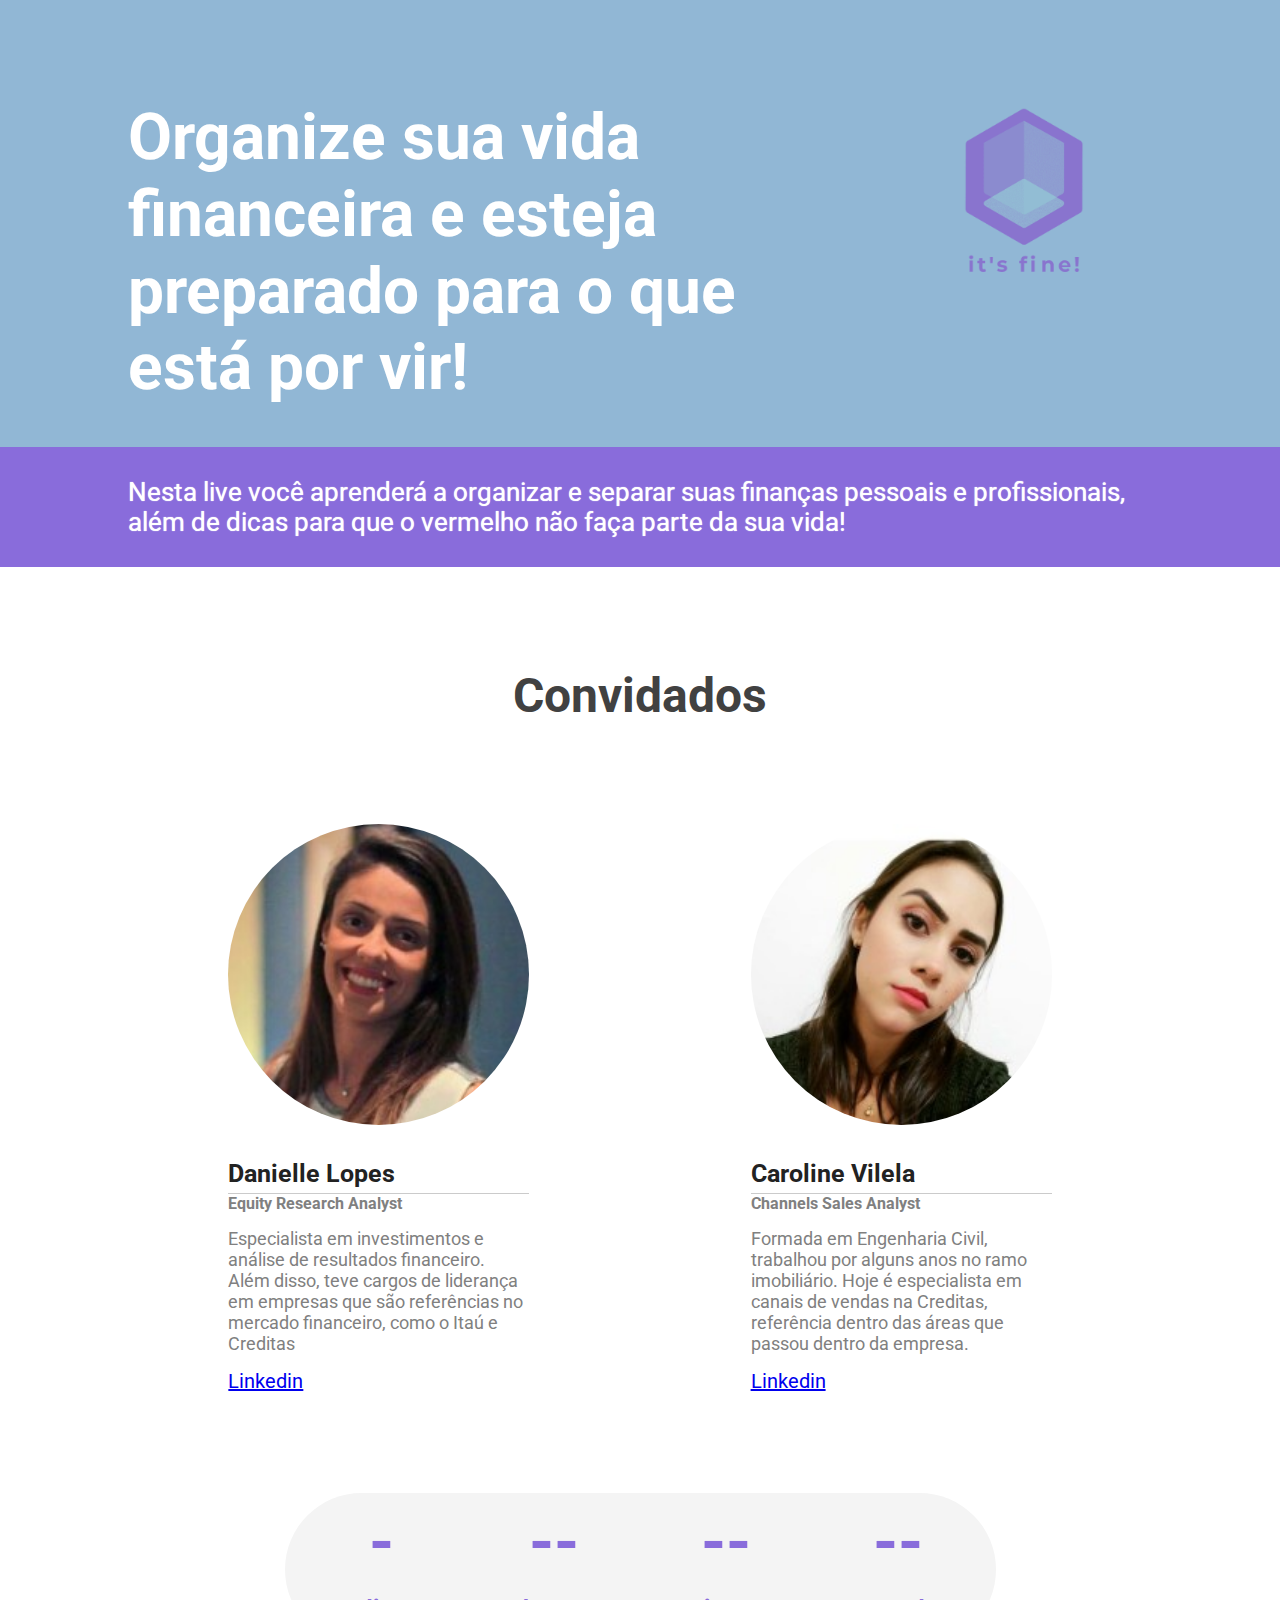
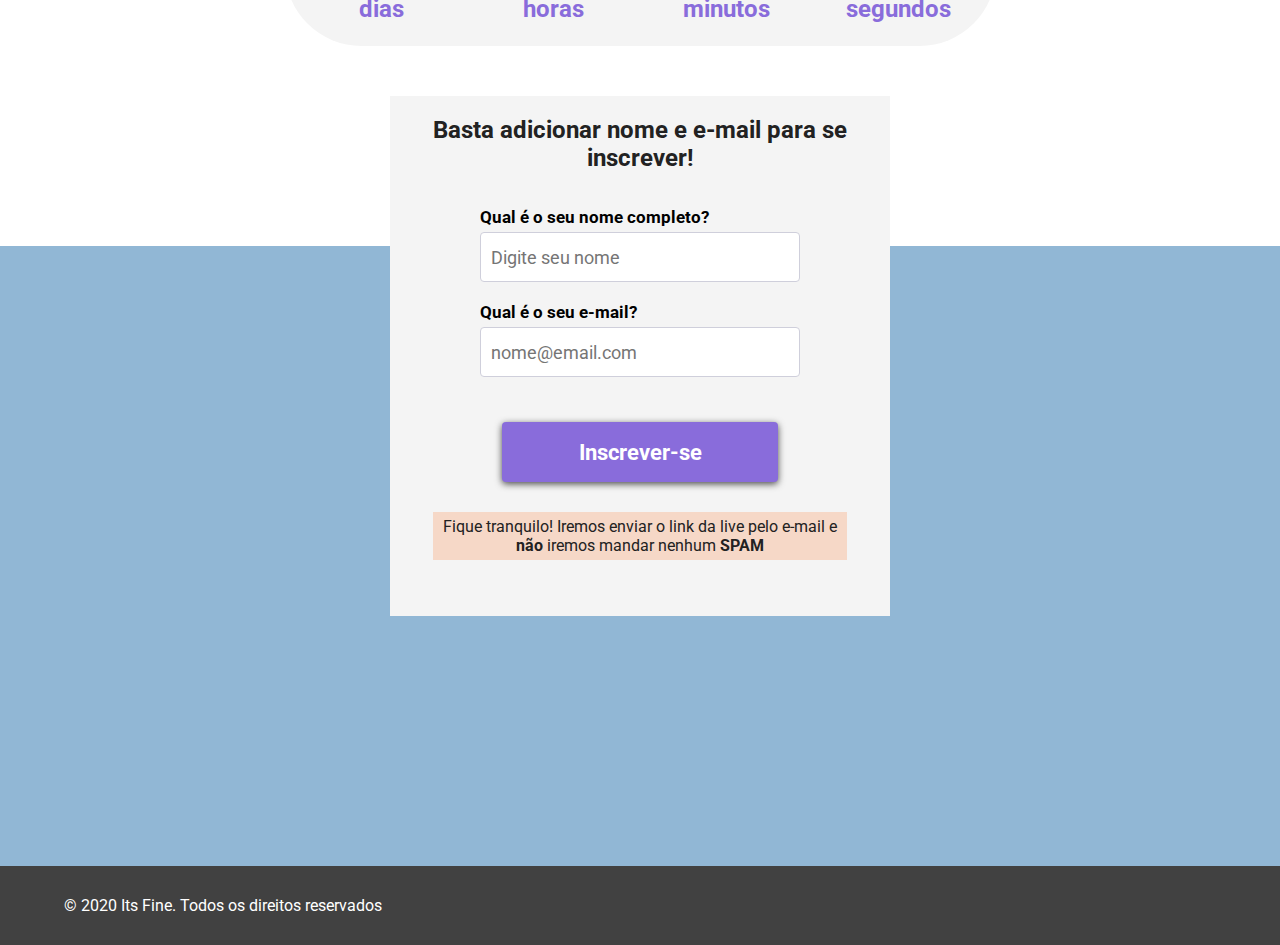
==== index.html @ 8d462f85 "final fight 2" ====
<!DOCTYPE html>
<html lang="en">

<head>
    <meta charset="UTF-8">
    <meta name="title" content="It's Fine!" />
    <meta name="description" content="It's Fine!" />
    <meta name="keywords" content="financeira, emprestimos... colocar keywords aqui please!" />
    <meta name="expires" content="never" />
    <meta name="robots" content="index,follow" />
    <meta name="googlebot" content="all, index, follow" />
    <meta name="publisher" content="It's Fine!" />
    <meta name="author" content="It's Fine!" />
    <meta name="copyright" content="2020 © It's Fine!" />
    <meta name="viewport" content="width=device-width, initial-scale=1.0">
    <link href='src/css/style.min.css' rel='stylesheet' />
    <title>It's Fine</title>
</head>

<body>
    <!--header -->
    <header>
        <div class="center-container">
            <h1>Organize sua vida financeira e esteja preparado para o que está por vir!</h1>

            <div class='logo'>
                <img alt='Its Fine' src="src/img/logo2.png" />
            </div>
        </div>
    </header>
    <!--header -->

    <!-- home -->
    <section class='subtitle-home'>
        <div class="center-container">
            <h3>Nesta live você aprenderá a organizar e separar suas finanças pessoais e profissionais, além de dicas
                para que o vermelho não faça parte da sua vida!</h3>
        </div>
    </section>
    <!-- home -->

    <!-- convidados -->
    <section class="convidados">
        <div class="center-container">
            <h2>Convidados</h2>

            <div class='convidados-content'>
                <div class='desc-convidados'>
                    <img alt='Its Fine' src='src/img/danielle.jpg' />

                    <div class='desc-convidados-info'>
                        <span class='nome-convidado full'>Danielle Lopes</span>
                        <span class='cargo-convidado full'>Equity Research Analyst</span>
                        <span class='descricao-convidado full'>
                            Especialista em investimentos e análise de resultados financeiro. Além disso, teve cargos de 
                            liderança em empresas que são referências no mercado financeiro, como o Itaú e Creditas
                        </span>
                        <a rel="noopener" class='linkedin-convidado full' target="_blank" href='https://www.linkedin.com/in/danielle-nicoli-lopes/'>Linkedin</a>
                    </div>
                </div>

                <div class='desc-convidados'>
                    <img alt='Its Fine' src='src/img/1.jpg' />

                    <div class='desc-convidados-info full'>
                        <span class='nome-convidado full'>Caroline Vilela</span>
                        <span class='cargo-convidado full'>Channels Sales Analyst</span>
                        <span class='descricao-convidado full'>
                            Formada em Engenharia Civil, trabalhou por alguns anos no ramo imobiliário. Hoje é especialista em canais 
                            de vendas na Creditas, referência dentro das áreas que passou dentro da empresa.
                        </span>
                        <a rel="noopener" class='linkedin-convidado full' target="_blank" href='https://www.linkedin.com/in/caroline-corr%C3%AAa-vilela-635b4a178/'>Linkedin</a> 
                    </div>
                </div>
            </div>
        </div>
    </section>
    <!-- convidados -->

    <!-- contagem -->
    <section class='contagem'>
        <div class="center-container">
            <div class="full">
                <div class="col-md-12">
                    <table class="tabela" id="tb">
                        <tr class="cont">
                            <td id="days">120</td>
                            <td id="hours">4</td>
                            <td id="minutes">12</td>
                            <td id="seconds">22</td>
                        </tr>
                        <tr class="tabela2">
                            <td>dias</td>
                            <td>horas</td>
                            <td>minutos</td>
                            <td>segundos</td>
                        </tr>
                    </table>
                </div>
            </div>
        </div>
    </section>
    <!-- contagem -->

    <!-- formulario -->
    <section class='formulario'>
        <div class="center-container">
            <form action="https://app.us10.list-manage.com/subscribe/post?u=c4ec339a087bca398c505092b&amp;id=c5c4878635" method="post" id="mc-embedded-subscribe-form" name="mc-embedded-subscribe-form" class="validate" target="_blank" novalidate>
                <span class='form-title'>Basta adicionar nome e e-mail para se inscrever!</span>
                <div class='input-container'>
                    <label for='FNAME'>Qual é o seu nome completo?</label>
                    <input type="text" placeholder="Digite seu nome" name="FNAME" id="mce-FNAME">
                </div>

                <div class='input-container'>
                    <label for='EMAIL'>Qual é o seu e-mail?</label>
                    <input type="email" placeholder="nome@email.com" name="EMAIL" class="required email" id="mce-EMAIL">
                </div>

                <div class="full">
                    <button id="button-form" type="button" onclick="enviarForm()">Inscrever-se</button>
                </div>

                <div class="full">
                    <div class="texto-spam">
                        Fique tranquilo! Iremos enviar o link da live pelo e-mail e <b>não</b> iremos mandar nenhum
                        <b>SPAM</b>
                    </div>
                </div>
            </form>
        </div>
    </section>
    <!-- home -->

    <!-- rodapé -->
    <footer>
        <span>© 2020 Its Fine. Todos os direitos reservados </span>
    </footer>
    <!-- rodapé -->

    <!-- Modal Popup de saída -->
    <div class="mask-modal">
        <div class="modal-content">
            <div class="modal-header full">
                <h5 class="modal-title">Já vai?</h5>
                <button type="button" id="close" class="close" data-dismiss="modal" aria-label="Close" onclick="scrollToForm()">
                    <span aria-hidden="true">&times;</span>
                </button>
            </div>

            <div class="modal-body full">Tem certeza que vai deixar esse super conteúdo de fora? Se inscreva, é grátis!</div>

            <div class="modal-footer full">
                <button type="button" class="btn btn-secondary" data-dismiss="modal" onclick="scrollToForm()">Fechar</button>
            </div>
        </div>
    </div>
    <!-- Modal Popup de saída -->


    <!-- Facebook Pixel Code -->
    <script>
        !function (f, b, e, v, n, t, s) {
            if (f.fbq) return; n = f.fbq = function () {
                n.callMethod ?
                    n.callMethod.apply(n, arguments) : n.queue.push(arguments)
            };
            if (!f._fbq) f._fbq = n; n.push = n; n.loaded = !0; n.version = '2.0';
            n.queue = []; t = b.createElement(e); t.async = !0;
            t.src = v; s = b.getElementsByTagName(e)[0];
            s.parentNode.insertBefore(t, s)
        }(window, document, 'script',
            'https://connect.facebook.net/en_US/fbevents.js');
        fbq('init', '1306964882846241');
        fbq('track', 'PageView');
    </script>
    <noscript><img alt='Its Fine' alt='Its Fine' height="1" width="1" style="display:none"
            src="https://www.facebook.com/tr?id=1306964882846241&ev=PageView&noscript=1" />
    </noscript>
    <!-- Facebook Pixel Code -->

    <!-- Hotjar Tracking Code for https://itsfinance.netlify.app/ -->
    <script>
        (function (h, o, t, j, a, r) {
            h.hj = h.hj || function () { (h.hj.q = h.hj.q || []).push(arguments) };
            h._hjSettings = { hjid: 1889603, hjsv: 6 };
            a = o.getElementsByTagName('head')[0];
            r = o.createElement('script'); r.async = 1;
            r.src = t + h._hjSettings.hjid + j + h._hjSettings.hjsv;
            a.appendChild(r);
        })(window, document, 'https://static.hotjar.com/c/hotjar-', '.js?sv=');
    </script>
    <!-- Hotjar Tracking Code for https://itsfinance.netlify.app/ -->

    <!-- Global site tag (gtag.js) - Google Analytics -->
    <script async src="https://www.googletagmanager.com/gtag/js?id=UA-171826808-1"></script>
    <script>
        window.dataLayer = window.dataLayer || [];
        function gtag() { dataLayer.push(arguments); }
        gtag('js', new Date());
        gtag('config', 'UA-171826808-1');
    </script>
    <!-- Global site tag (gtag.js) - Google Analytics -->

    <script src='src/js/script.min.js'></script>
</body>

</html>
---- src/css/style.min.css ----
@import url(https://fonts.googleapis.com/css2?family=Roboto:wght@300;700&display=swap);*{margin:0;padding:0;outline:0;box-sizing:border-box;font-family:Roboto,sans-serif}.center-container{width:80%;margin:0 10%;max-width:1300px}.full{width:100%;position:relative;display:block}header,section{display:flex;justify-content:center}header{background:#91b7d5;padding:100px 0 40px}header h1{width:70%;font-weight:700;font-size:64px;line-height:120%;color:#fff;text-align:left;float:left}.logo{width:25%;float:right}.logo img{float:left;width:100%;margin-top:-30px}.subtitle-home{background:#896cdb;padding:30px 0}.subtitle-home h3{width:100%;font-weight:400;font-size:26px;color:#fff;text-shadow:0 0 1px #fff}.convidados{width:100%}.convidados h2{width:100%;font-weight:700;font-size:48px;text-align:center;color:#414141;margin:100px 0}.convidados-content{display:flex;justify-content:space-between}.desc-convidados{width:49%;margin-bottom:100px}.desc-convidados img{width:60%;margin-left:20%;border-radius:500px}.desc-convidados-info{width:60%;margin:30px 20% 0}.nome-convidado{font-size:25px;font-weight:700;color:#222}.cargo-convidado{font-weight:700;font-size:16px;color:gray;margin:5px 0 15px;border-top:1px solid #cbcbcb}.descricao-convidado{font-size:18px;color:gray}.linkedin-convidado{margin-top:15px;float:left}.contagem{margin-bottom:200px}.tabela{width:711px;height:110px;font-weight:700;text-align:center;background:#f4f4f4;color:#896cdb;padding:10px;margin:auto;border-radius:100px 100px}.cont{font-size:64px;line-height:120%}.tabela2{height:50px;font-size:24px;line-height:120%}td{width:25%}.formulario{background:#91b7d5}.formulario .center-container{display:flex;justify-content:center}.formulario form{background:#f4f4f4;width:500px;height:520px;margin:-150px 0 250px;padding:20px}.form-title{width:100%;margin-bottom:35px;color:#222;font-weight:700;font-size:24px;text-align:center;display:block}.input-container{padding:0 70px;margin-bottom:20px;display:block;width:100%}.input-container input,.input-container label{display:block;width:100%}.input-container label{font-weight:700;font-size:17px;margin-bottom:5px}.input-container input{background:#fff;border:1px solid #cfcfdb;border-radius:4px;height:50px;padding:10px;font-size:18px;color:gray}.formulario form button{background:#896cdb;border-radius:4px;width:60%;height:60px;line-height:55px;color:#fff;font-size:22px;font-weight:700;cursor:pointer;border:1px solid transparent;transition:all .2s ease;margin:25px 20% 20px;box-shadow:0 2px 7px rgba(0,0,0,.7)}.formulario form button:hover{background:#fff;color:#896cdb;border:1px solid #896cdb}.texto-spam{background:rgba(248,161,112,.34);width:90%;margin:10px 5% 25px;padding:5px;color:#222;font-size:16px;text-align:center}footer{background:#414141;padding:30px 0 30px 5%;color:#fff;text-align:left;width:100%}.thanks footer{position:fixed;width:100%;bottom:0}.thanks section{width:100%}.cabecalho{background-color:#91b7d5;width:100%;float:left;display:block;justify-content:unset;padding:0 40px}.logo-thanks{float:left}.quadrado{position:relative;margin:auto;background-color:#fff;width:476px;margin:-230px;border-color:#000;border:1px;box-shadow:0 1px 6px rgba(0,0,0,.2)}#fgt{float:left;margin-top:-30px;margin-left:90px;width:60%;margin-top:25px}.sucesso p{text-align:center;margin-top:250px;font-size:28px;font-weight:700;line-height:120%}.perguntas:first-child{font-size:16px;padding-top:26px;font-weight:700}.perguntas{text-align:center;background-color:#f5f5f6;width:392px;margin:auto;margin-bottom:20px;margin-top:30px;height:94px}.perguntas h4{font-size:1.5rem;font-weight:400}a{font-size:20px}.mask-modal{position:fixed;width:100%;height:100%;background:rgba(0,0,0,.3);top:0;bottom:0;right:0;z-index:999;justify-content:center;display:none;transition:all .2s ease}.modal-content{width:500px;height:250px;margin-top:50px;background:#fff;border-radius:5px}.modal-header{padding:1rem 1rem;border-bottom:1px solid #dee2e6;border-top-left-radius:calc(.3rem - 1px);border-top-right-radius:calc(.3rem - 1px);justify-content:space-between;display:flex}.modal-title{color:#896cdb;font-size:40px;font-weight:700}.modal-body{position:relative;-ms-flex:1 1 auto;flex:1 1 auto;padding:1rem;color:#896cdb;font-size:20px;font-weight:700}.modal-footer{display:flex;-ms-flex-wrap:wrap;flex-wrap:wrap;-ms-flex-align:center;align-items:center;-ms-flex-pack:end;justify-content:flex-end;padding:.75rem;border-top:1px solid #dee2e6;border-bottom-right-radius:calc(.3rem - 1px);border-bottom-left-radius:calc(.3rem - 1px)}.modal-footer button{background-color:#896cdb;color:#dfdfdf;font-weight:700;font-size:20px;cursor:pointer;border:none;padding:8px 20px;border-radius:4px;transition:all .2s ease;margin-top:15px}.modal-footer button:hover{background-color:gray;color:#fff}.close{background-color:transparent;border:0;padding:1rem 1rem;margin:-1rem -1rem -1rem auto;float:right;font-size:1.5rem;font-weight:700;line-height:1;color:#000;text-shadow:0 1px 0 #fff;opacity:.5;cursor:pointer;transition:all .2s ease}.close:hover{color:#000;text-decoration:none;opacity:1}.show-modal{transition:all .2s ease;display:flex}@media screen and (max-width:1024px){.logo{display:none}.convidados-content{display:block;justify-content:unset}.desc-convidados{width:90%;margin:0 5% 130px}.formulario form{width:96%;height:auto;padding-bottom:30px}.input-container{padding-left:20px;padding-right:20px}.formulario form button{width:90%;margin-left:5%}.mask-modal,.show-modal{display:none!important}.quadrado{margin-top:0}.logo-thanks{width:80%;margin-left:10%}.thanks{background:#91b7d5}}@media only screen and (max-width:800px){.tabela{max-width:550px}.cont{font-size:34px!important}.tabela2{font-size:20px!important}}@media only screen and (max-width:600px){.tabela{display:none}}@media (max-width:1080px){#logo2{display:none}}.modal-body{color:#896cdb;font-size:20px;font-weight:700}.btn{background-color:#896cdb;color:#dfdfdf;font-weight:700;font-size:20px}.modal-title{color:#896cdb;font-size:40px;font-weight:700}
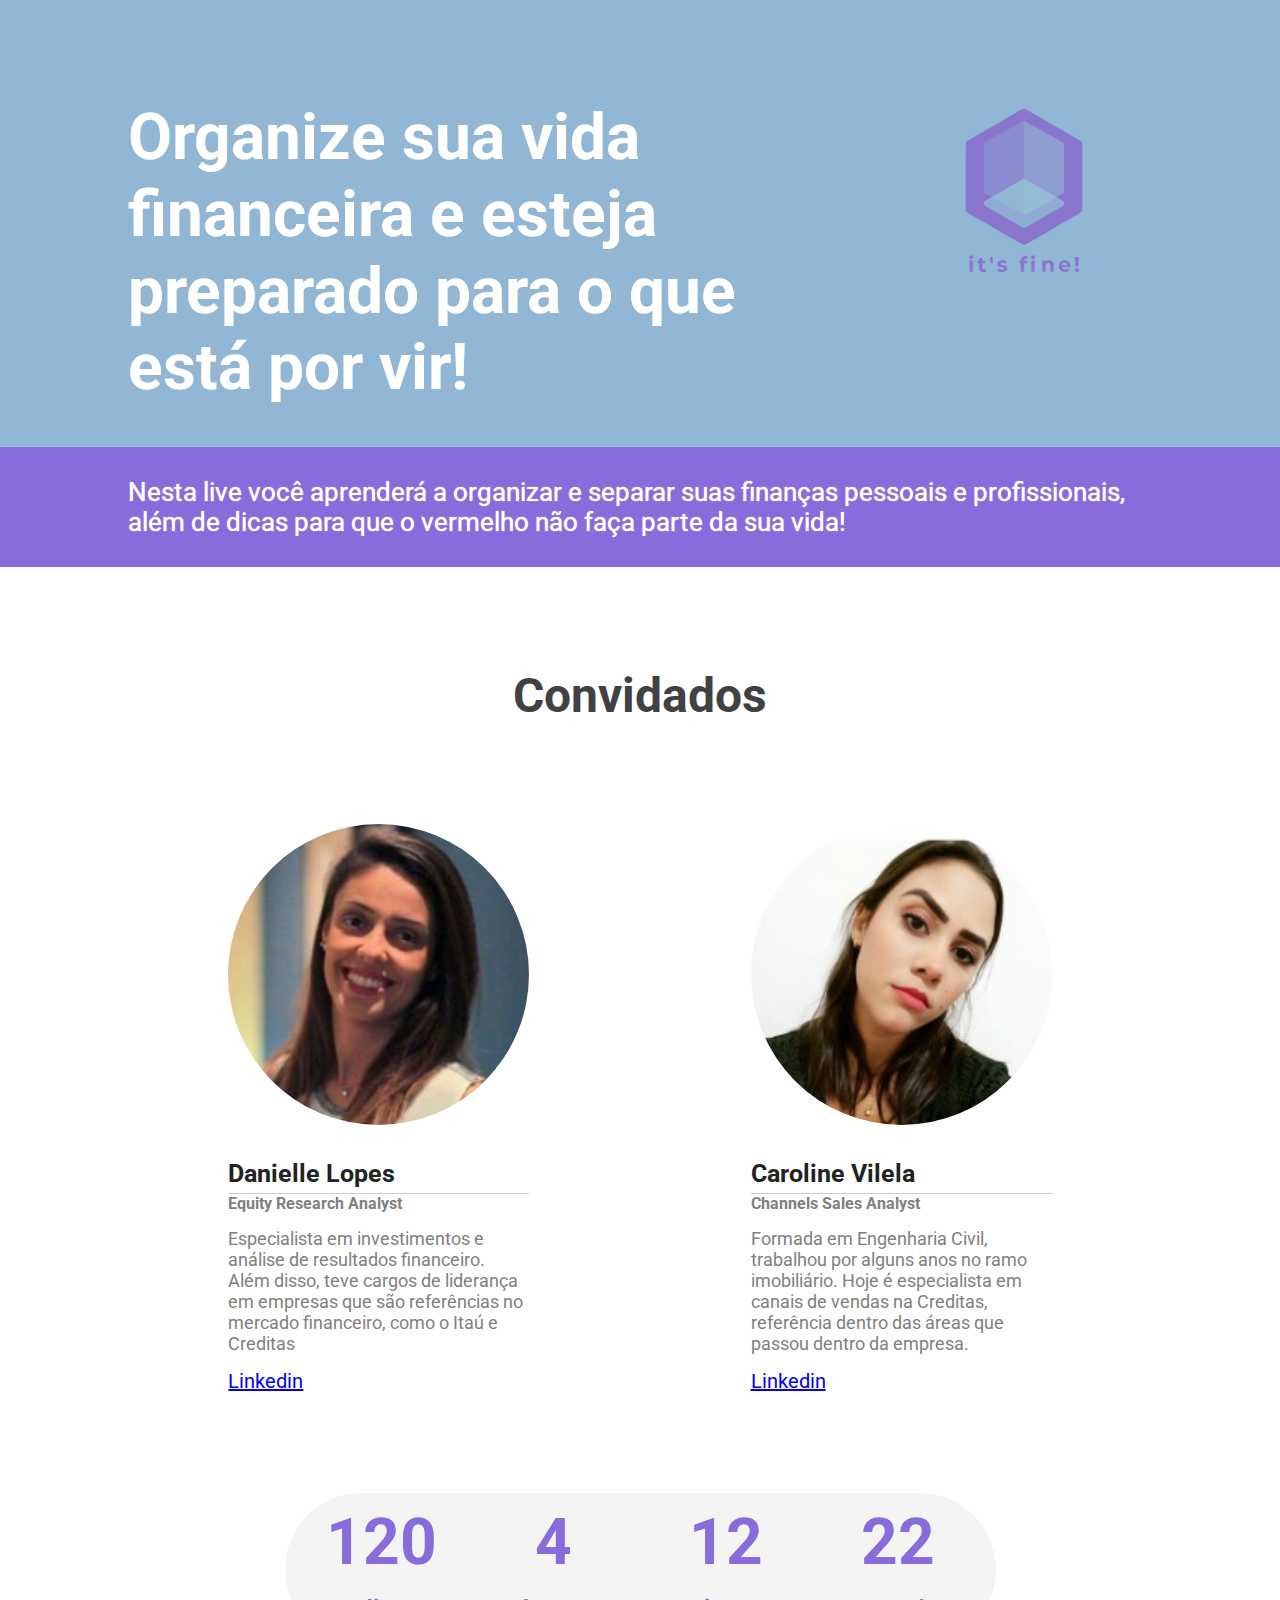
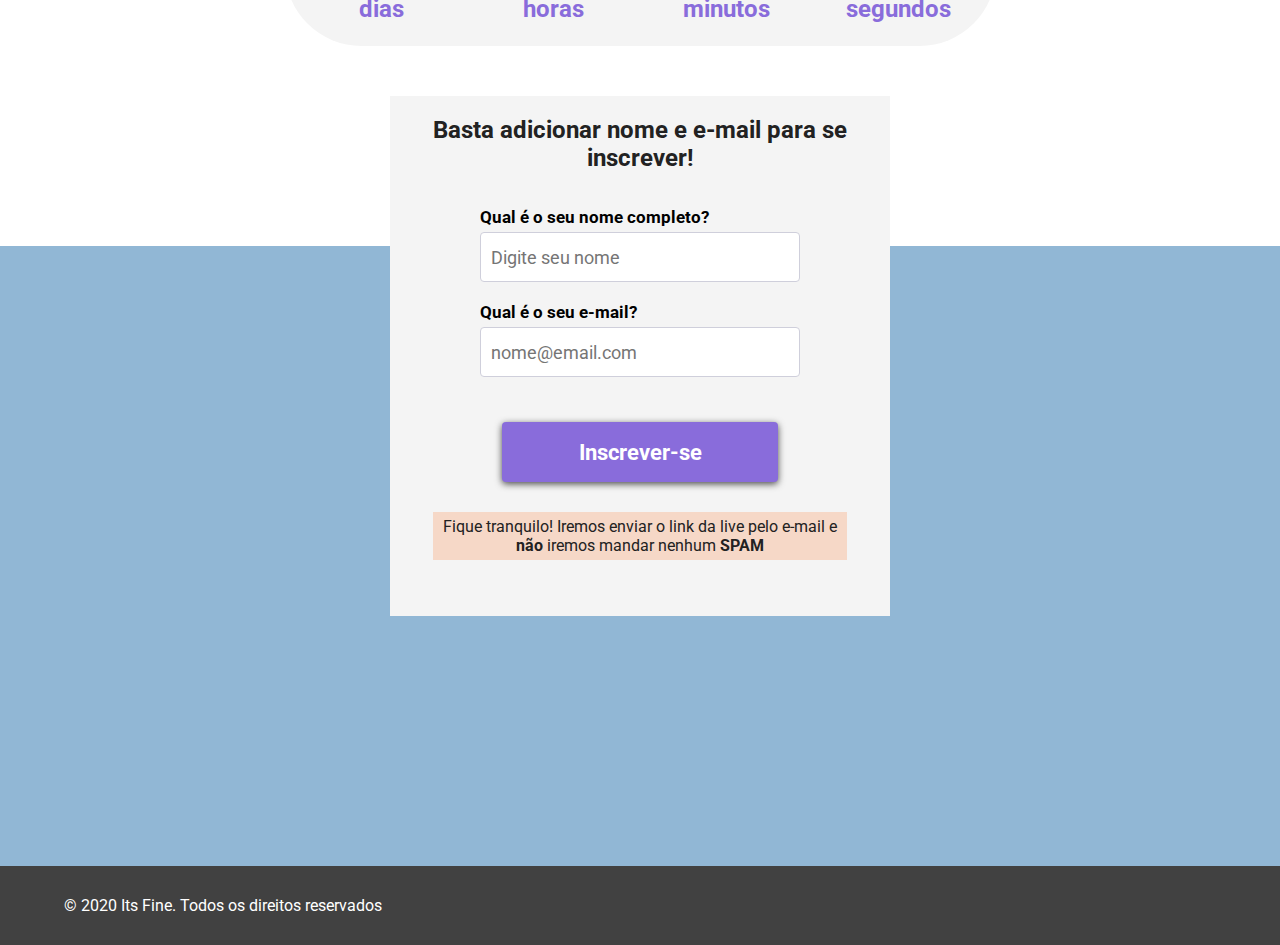
==== commit c011ae02: "final fight 4" ====
--- a/index.html
+++ b/index.html
@@ -15,6 +15,22 @@
     <meta name="viewport" content="width=device-width, initial-scale=1.0">
     <link href='src/css/style.min.css' rel='stylesheet' />
     <title>It's Fine</title>
+    
+    <script src='src/js/script.min.js'></script>
+
+    <!-- Facebook Pixel Code -->
+    <script>!function(e,t,n,c,o,a,f){e.fbq||(o=e.fbq=function(){o.callMethod?o.callMethod.apply(o,arguments):o.queue.push(arguments)},e._fbq||(e._fbq=o),o.push=o,o.loaded=!0,o.version="2.0",o.queue=[],(a=t.createElement(n)).async=!0,a.src="https://connect.facebook.net/en_US/fbevents.js",(f=t.getElementsByTagName(n)[0]).parentNode.insertBefore(a,f))}(window,document,"script"),fbq("init","1306964882846241"),fbq("track","PageView");</script>
+    <noscript><img alt='Its Fine' alt='Its Fine' height="1" width="1" style="display:none" src="https://www.facebook.com/tr?id=1306964882846241&ev=PageView&noscript=1" /></noscript>
+    <!-- Facebook Pixel Code -->
+
+    <!-- Hotjar Tracking Code for https://itsfinance.netlify.app/ -->
+    <script>!function(t,h,e,j,s,n){t.hj=t.hj||function(){(t.hj.q=t.hj.q||[]).push(arguments)},t._hjSettings={hjid:1889603,hjsv:6},s=h.getElementsByTagName("head")[0],(n=h.createElement("script")).async=1,n.src="https://static.hotjar.com/c/hotjar-"+t._hjSettings.hjid+".js?sv="+t._hjSettings.hjsv,s.appendChild(n)}(window,document);</script>
+    <!-- Hotjar Tracking Code for https://itsfinance.netlify.app/ -->
+
+    <!-- Global site tag (gtag.js) - Google Analytics -->
+    <script async src="https://www.googletagmanager.com/gtag/js?id=UA-171826808-1"></script>
+    <script>window.dataLayer=window.dataLayer || [];function gtag(){ dataLayer.push(arguments);}gtag('js', new Date());gtag('config', 'UA-171826808-1');</script>
+    <!-- Global site tag (gtag.js) - Google Analytics -->
 </head>
 
 <body>
@@ -156,53 +172,6 @@
         </div>
     </div>
     <!-- Modal Popup de saída -->
-
-
-    <!-- Facebook Pixel Code -->
-    <script>
-        !function (f, b, e, v, n, t, s) {
-            if (f.fbq) return; n = f.fbq = function () {
-                n.callMethod ?
-                    n.callMethod.apply(n, arguments) : n.queue.push(arguments)
-            };
-            if (!f._fbq) f._fbq = n; n.push = n; n.loaded = !0; n.version = '2.0';
-            n.queue = []; t = b.createElement(e); t.async = !0;
-            t.src = v; s = b.getElementsByTagName(e)[0];
-            s.parentNode.insertBefore(t, s)
-        }(window, document, 'script',
-            'https://connect.facebook.net/en_US/fbevents.js');
-        fbq('init', '1306964882846241');
-        fbq('track', 'PageView');
-    </script>
-    <noscript><img alt='Its Fine' alt='Its Fine' height="1" width="1" style="display:none"
-            src="https://www.facebook.com/tr?id=1306964882846241&ev=PageView&noscript=1" />
-    </noscript>
-    <!-- Facebook Pixel Code -->
-
-    <!-- Hotjar Tracking Code for https://itsfinance.netlify.app/ -->
-    <script>
-        (function (h, o, t, j, a, r) {
-            h.hj = h.hj || function () { (h.hj.q = h.hj.q || []).push(arguments) };
-            h._hjSettings = { hjid: 1889603, hjsv: 6 };
-            a = o.getElementsByTagName('head')[0];
-            r = o.createElement('script'); r.async = 1;
-            r.src = t + h._hjSettings.hjid + j + h._hjSettings.hjsv;
-            a.appendChild(r);
-        })(window, document, 'https://static.hotjar.com/c/hotjar-', '.js?sv=');
-    </script>
-    <!-- Hotjar Tracking Code for https://itsfinance.netlify.app/ -->
-
-    <!-- Global site tag (gtag.js) - Google Analytics -->
-    <script async src="https://www.googletagmanager.com/gtag/js?id=UA-171826808-1"></script>
-    <script>
-        window.dataLayer = window.dataLayer || [];
-        function gtag() { dataLayer.push(arguments); }
-        gtag('js', new Date());
-        gtag('config', 'UA-171826808-1');
-    </script>
-    <!-- Global site tag (gtag.js) - Google Analytics -->
-
-    <script src='src/js/script.min.js'></script>
 </body>
 
 </html>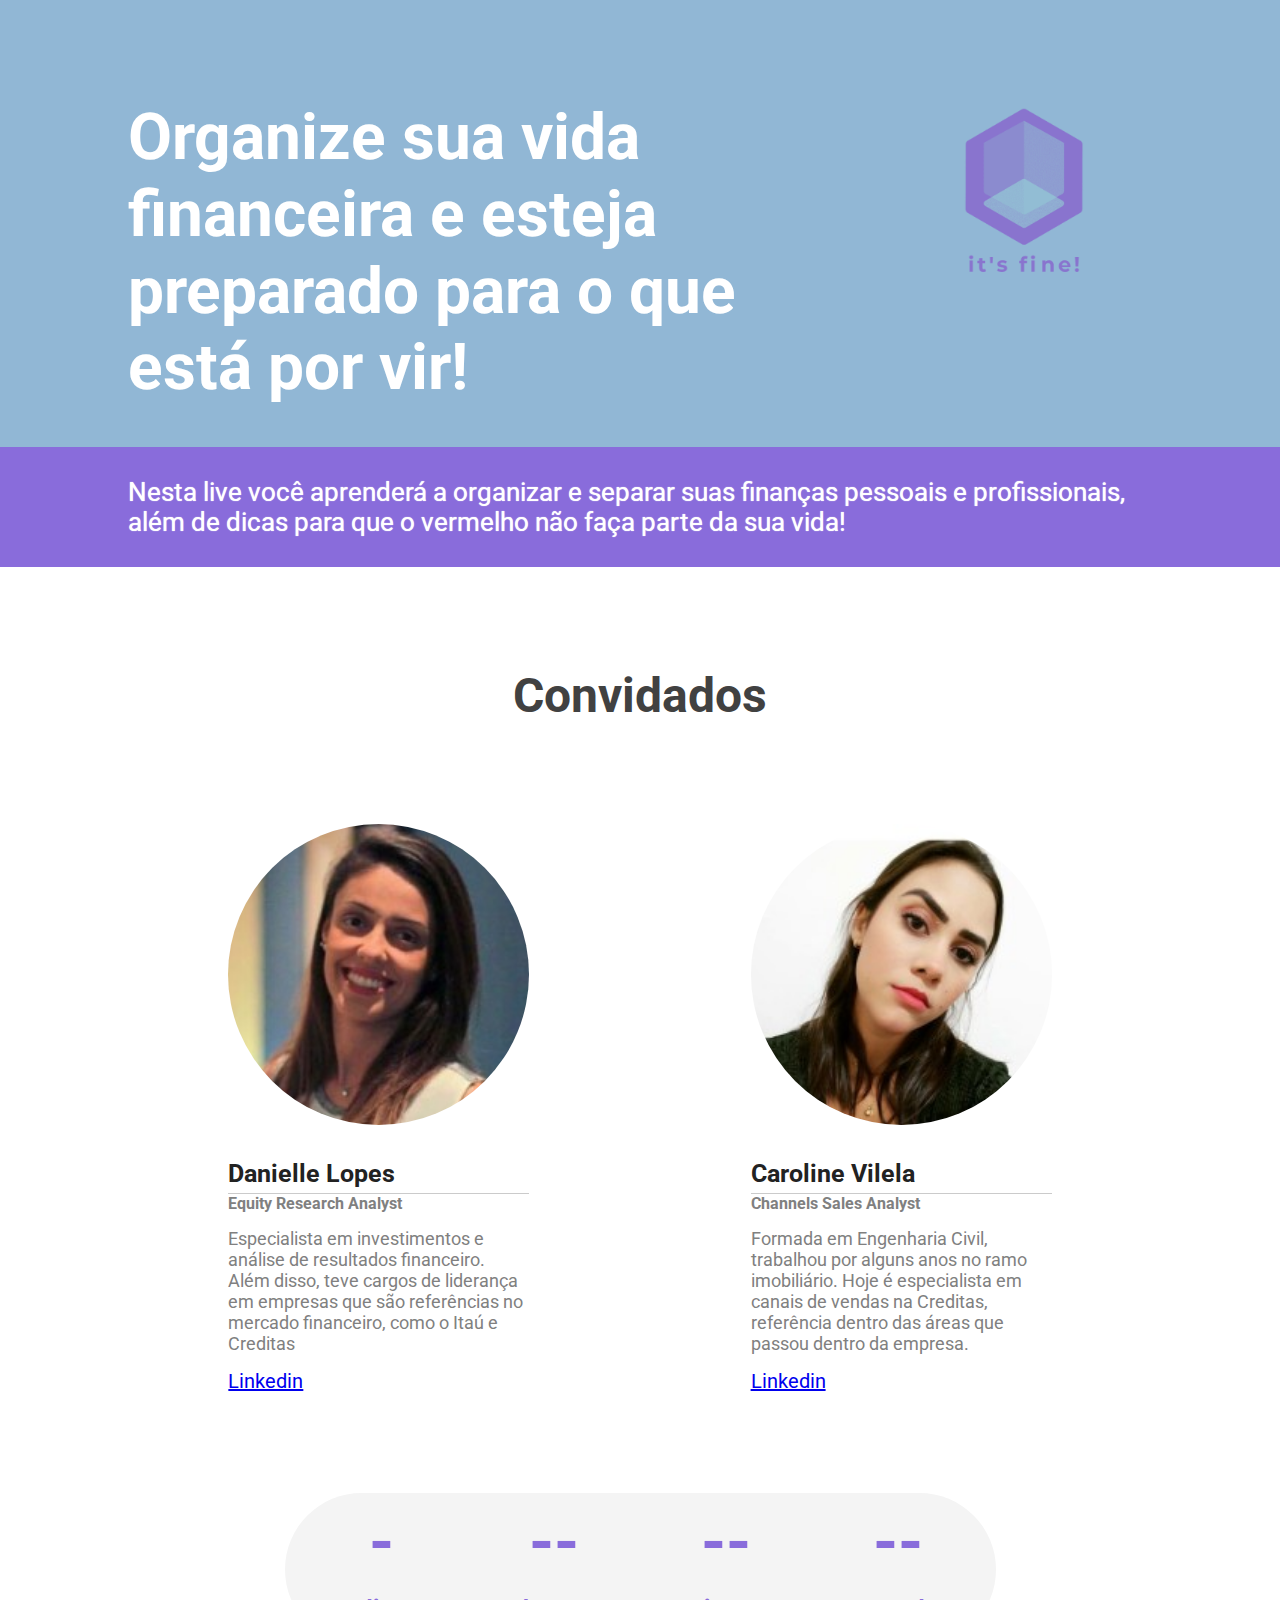
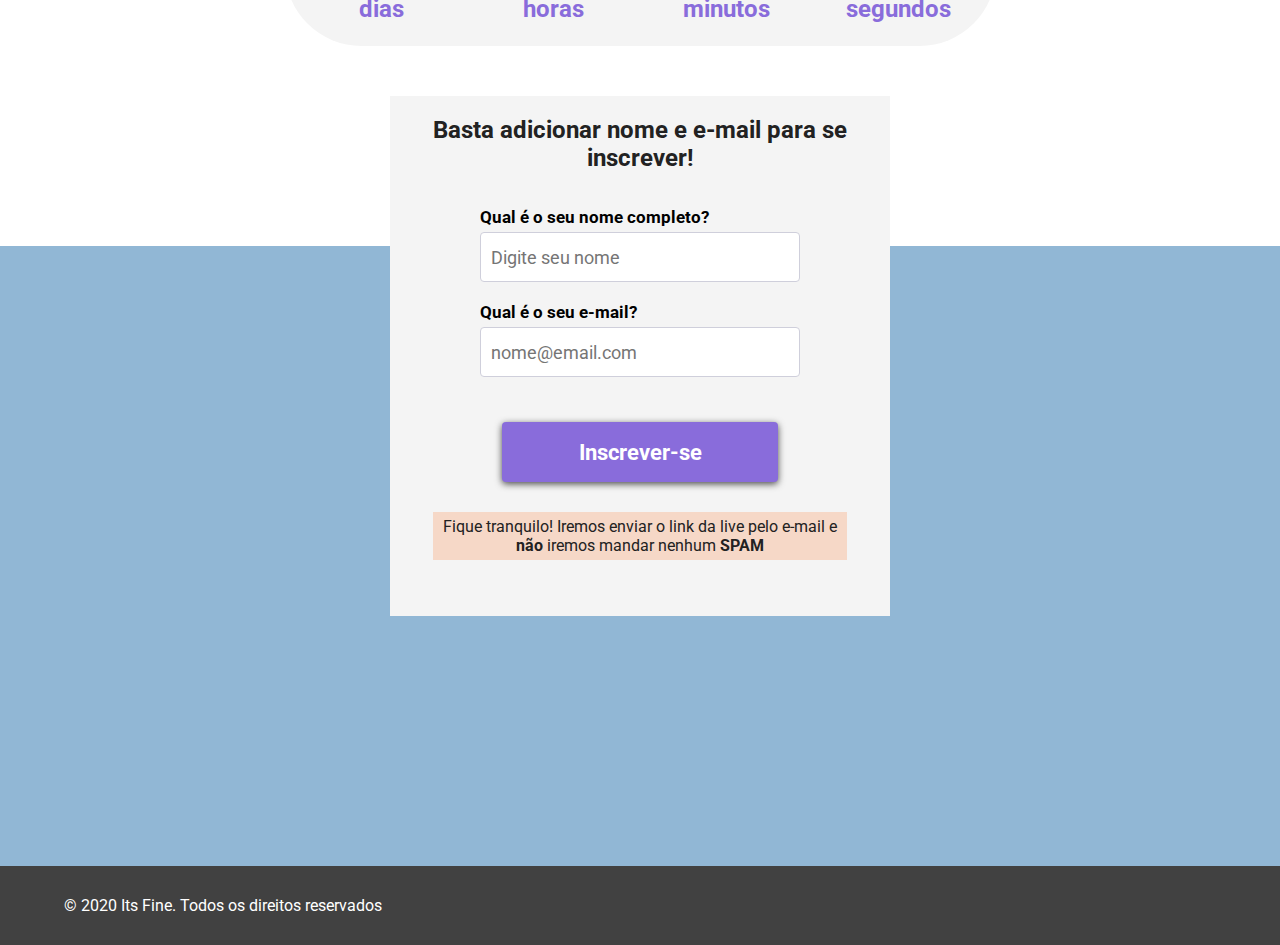
==== commit 8164a8c7: "final fight 5" ====
--- a/index.html
+++ b/index.html
@@ -1,177 +1,175 @@
 <!DOCTYPE html>
 <html lang="en">
+    <head>
+        <meta charset="UTF-8">
+        <meta name="title" content="It's Fine!" />
+        <meta name="description" content="It's Fine!" />
+        <meta name="keywords" content="financeira, emprestimos... colocar keywords aqui please!" />
+        <meta name="expires" content="never" />
+        <meta name="robots" content="index,follow" />
+        <meta name="googlebot" content="all, index, follow" />
+        <meta name="publisher" content="It's Fine!" />
+        <meta name="author" content="It's Fine!" />
+        <meta name="copyright" content="2020 © It's Fine!" />
+        <meta name="viewport" content="width=device-width, initial-scale=1.0">
+        <link href='src/css/style.min.css' rel='stylesheet' />
+        <title>It's Fine</title>
 
-<head>
-    <meta charset="UTF-8">
-    <meta name="title" content="It's Fine!" />
-    <meta name="description" content="It's Fine!" />
-    <meta name="keywords" content="financeira, emprestimos... colocar keywords aqui please!" />
-    <meta name="expires" content="never" />
-    <meta name="robots" content="index,follow" />
-    <meta name="googlebot" content="all, index, follow" />
-    <meta name="publisher" content="It's Fine!" />
-    <meta name="author" content="It's Fine!" />
-    <meta name="copyright" content="2020 © It's Fine!" />
-    <meta name="viewport" content="width=device-width, initial-scale=1.0">
-    <link href='src/css/style.min.css' rel='stylesheet' />
-    <title>It's Fine</title>
-    
-    <script src='src/js/script.min.js'></script>
+        <!-- Facebook Pixel Code -->
+        <script>!function(e,t,n,c,o,a,f){e.fbq||(o=e.fbq=function(){o.callMethod?o.callMethod.apply(o,arguments):o.queue.push(arguments)},e._fbq||(e._fbq=o),o.push=o,o.loaded=!0,o.version="2.0",o.queue=[],(a=t.createElement(n)).async=!0,a.src="https://connect.facebook.net/en_US/fbevents.js",(f=t.getElementsByTagName(n)[0]).parentNode.insertBefore(a,f))}(window,document,"script"),fbq("init","1306964882846241"),fbq("track","PageView");</script>
+        <noscript><img alt='Its Fine' alt='Its Fine' height="1" width="1" style="display:none" src="https://www.facebook.com/tr?id=1306964882846241&ev=PageView&noscript=1" /></noscript>
+        <!-- Facebook Pixel Code -->
 
-    <!-- Facebook Pixel Code -->
-    <script>!function(e,t,n,c,o,a,f){e.fbq||(o=e.fbq=function(){o.callMethod?o.callMethod.apply(o,arguments):o.queue.push(arguments)},e._fbq||(e._fbq=o),o.push=o,o.loaded=!0,o.version="2.0",o.queue=[],(a=t.createElement(n)).async=!0,a.src="https://connect.facebook.net/en_US/fbevents.js",(f=t.getElementsByTagName(n)[0]).parentNode.insertBefore(a,f))}(window,document,"script"),fbq("init","1306964882846241"),fbq("track","PageView");</script>
-    <noscript><img alt='Its Fine' alt='Its Fine' height="1" width="1" style="display:none" src="https://www.facebook.com/tr?id=1306964882846241&ev=PageView&noscript=1" /></noscript>
-    <!-- Facebook Pixel Code -->
+        <!-- Hotjar Tracking Code for https://itsfinance.netlify.app/ -->
+        <script>!function(t,h,e,j,s,n){t.hj=t.hj||function(){(t.hj.q=t.hj.q||[]).push(arguments)},t._hjSettings={hjid:1889603,hjsv:6},s=h.getElementsByTagName("head")[0],(n=h.createElement("script")).async=1,n.src="https://static.hotjar.com/c/hotjar-"+t._hjSettings.hjid+".js?sv="+t._hjSettings.hjsv,s.appendChild(n)}(window,document);</script>
+        <!-- Hotjar Tracking Code for https://itsfinance.netlify.app/ -->
 
-    <!-- Hotjar Tracking Code for https://itsfinance.netlify.app/ -->
-    <script>!function(t,h,e,j,s,n){t.hj=t.hj||function(){(t.hj.q=t.hj.q||[]).push(arguments)},t._hjSettings={hjid:1889603,hjsv:6},s=h.getElementsByTagName("head")[0],(n=h.createElement("script")).async=1,n.src="https://static.hotjar.com/c/hotjar-"+t._hjSettings.hjid+".js?sv="+t._hjSettings.hjsv,s.appendChild(n)}(window,document);</script>
-    <!-- Hotjar Tracking Code for https://itsfinance.netlify.app/ -->
+        <!-- Global site tag (gtag.js) - Google Analytics -->
+        <script async src="https://www.googletagmanager.com/gtag/js?id=UA-171826808-1"></script>
+        <script>window.dataLayer=window.dataLayer || [];function gtag(){ dataLayer.push(arguments);}gtag('js', new Date());gtag('config', 'UA-171826808-1');</script>
+        <!-- Global site tag (gtag.js) - Google Analytics -->
+    </head>
 
-    <!-- Global site tag (gtag.js) - Google Analytics -->
-    <script async src="https://www.googletagmanager.com/gtag/js?id=UA-171826808-1"></script>
-    <script>window.dataLayer=window.dataLayer || [];function gtag(){ dataLayer.push(arguments);}gtag('js', new Date());gtag('config', 'UA-171826808-1');</script>
-    <!-- Global site tag (gtag.js) - Google Analytics -->
-</head>
+    <body>
+        <!--header -->
+        <header>
+            <div class="center-container">
+                <h1>Organize sua vida financeira e esteja preparado para o que está por vir!</h1>
 
-<body>
-    <!--header -->
-    <header>
-        <div class="center-container">
-            <h1>Organize sua vida financeira e esteja preparado para o que está por vir!</h1>
+                <div class='logo'>
+                    <img alt='Its Fine' src="src/img/logo2.png" />
+                </div>
+            </div>
+        </header>
+        <!--header -->
 
-            <div class='logo'>
-                <img alt='Its Fine' src="src/img/logo2.png" />
+        <!-- home -->
+        <section class='subtitle-home'>
+            <div class="center-container">
+                <h3>Nesta live você aprenderá a organizar e separar suas finanças pessoais e profissionais, além de dicas
+                    para que o vermelho não faça parte da sua vida!</h3>
             </div>
-        </div>
-    </header>
-    <!--header -->
+        </section>
+        <!-- home -->
 
-    <!-- home -->
-    <section class='subtitle-home'>
-        <div class="center-container">
-            <h3>Nesta live você aprenderá a organizar e separar suas finanças pessoais e profissionais, além de dicas
-                para que o vermelho não faça parte da sua vida!</h3>
-        </div>
-    </section>
-    <!-- home -->
+        <!-- convidados -->
+        <section class="convidados">
+            <div class="center-container">
+                <h2>Convidados</h2>
 
-    <!-- convidados -->
-    <section class="convidados">
-        <div class="center-container">
-            <h2>Convidados</h2>
+                <div class='convidados-content'>
+                    <div class='desc-convidados'>
+                        <img alt='Its Fine' src='src/img/danielle.jpg' />
 
-            <div class='convidados-content'>
-                <div class='desc-convidados'>
-                    <img alt='Its Fine' src='src/img/danielle.jpg' />
+                        <div class='desc-convidados-info'>
+                            <span class='nome-convidado full'>Danielle Lopes</span>
+                            <span class='cargo-convidado full'>Equity Research Analyst</span>
+                            <span class='descricao-convidado full'>
+                                Especialista em investimentos e análise de resultados financeiro. Além disso, teve cargos de 
+                                liderança em empresas que são referências no mercado financeiro, como o Itaú e Creditas
+                            </span>
+                            <a rel="noopener" class='linkedin-convidado full' target="_blank" href='https://www.linkedin.com/in/danielle-nicoli-lopes/'>Linkedin</a>
+                        </div>
+                    </div>
 
-                    <div class='desc-convidados-info'>
-                        <span class='nome-convidado full'>Danielle Lopes</span>
-                        <span class='cargo-convidado full'>Equity Research Analyst</span>
-                        <span class='descricao-convidado full'>
-                            Especialista em investimentos e análise de resultados financeiro. Além disso, teve cargos de 
-                            liderança em empresas que são referências no mercado financeiro, como o Itaú e Creditas
-                        </span>
-                        <a rel="noopener" class='linkedin-convidado full' target="_blank" href='https://www.linkedin.com/in/danielle-nicoli-lopes/'>Linkedin</a>
-                    </div>
-                </div>
+                    <div class='desc-convidados'>
+                        <img alt='Its Fine' src='src/img/1.jpg' />
 
-                <div class='desc-convidados'>
-                    <img alt='Its Fine' src='src/img/1.jpg' />
-
-                    <div class='desc-convidados-info full'>
-                        <span class='nome-convidado full'>Caroline Vilela</span>
-                        <span class='cargo-convidado full'>Channels Sales Analyst</span>
-                        <span class='descricao-convidado full'>
-                            Formada em Engenharia Civil, trabalhou por alguns anos no ramo imobiliário. Hoje é especialista em canais 
-                            de vendas na Creditas, referência dentro das áreas que passou dentro da empresa.
-                        </span>
-                        <a rel="noopener" class='linkedin-convidado full' target="_blank" href='https://www.linkedin.com/in/caroline-corr%C3%AAa-vilela-635b4a178/'>Linkedin</a> 
+                        <div class='desc-convidados-info full'>
+                            <span class='nome-convidado full'>Caroline Vilela</span>
+                            <span class='cargo-convidado full'>Channels Sales Analyst</span>
+                            <span class='descricao-convidado full'>
+                                Formada em Engenharia Civil, trabalhou por alguns anos no ramo imobiliário. Hoje é especialista em canais 
+                                de vendas na Creditas, referência dentro das áreas que passou dentro da empresa.
+                            </span>
+                            <a rel="noopener" class='linkedin-convidado full' target="_blank" href='https://www.linkedin.com/in/caroline-corr%C3%AAa-vilela-635b4a178/'>Linkedin</a> 
+                        </div>
                     </div>
                 </div>
             </div>
-        </div>
-    </section>
-    <!-- convidados -->
+        </section>
+        <!-- convidados -->
 
-    <!-- contagem -->
-    <section class='contagem'>
-        <div class="center-container">
-            <div class="full">
-                <div class="col-md-12">
-                    <table class="tabela" id="tb">
-                        <tr class="cont">
-                            <td id="days">120</td>
-                            <td id="hours">4</td>
-                            <td id="minutes">12</td>
-                            <td id="seconds">22</td>
-                        </tr>
-                        <tr class="tabela2">
-                            <td>dias</td>
-                            <td>horas</td>
-                            <td>minutos</td>
-                            <td>segundos</td>
-                        </tr>
-                    </table>
+        <!-- contagem -->
+        <section class='contagem'>
+            <div class="center-container">
+                <div class="full">
+                    <div class="col-md-12">
+                        <table class="tabela" id="tb">
+                            <tr class="cont">
+                                <td id="days">120</td>
+                                <td id="hours">4</td>
+                                <td id="minutes">12</td>
+                                <td id="seconds">22</td>
+                            </tr>
+                            <tr class="tabela2">
+                                <td>dias</td>
+                                <td>horas</td>
+                                <td>minutos</td>
+                                <td>segundos</td>
+                            </tr>
+                        </table>
+                    </div>
+                </div>
+            </div>
+        </section>
+        <!-- contagem -->
+
+        <!-- formulario -->
+        <section class='formulario'>
+            <div class="center-container">
+                <form action="https://app.us10.list-manage.com/subscribe/post?u=c4ec339a087bca398c505092b&amp;id=c5c4878635" method="post" id="mc-embedded-subscribe-form" name="mc-embedded-subscribe-form" class="validate" target="_blank" novalidate>
+                    <span class='form-title'>Basta adicionar nome e e-mail para se inscrever!</span>
+                    <div class='input-container'>
+                        <label for='FNAME'>Qual é o seu nome completo?</label>
+                        <input type="text" placeholder="Digite seu nome" name="FNAME" id="mce-FNAME">
+                    </div>
+
+                    <div class='input-container'>
+                        <label for='EMAIL'>Qual é o seu e-mail?</label>
+                        <input type="email" placeholder="nome@email.com" name="EMAIL" class="required email" id="mce-EMAIL">
+                    </div>
+
+                    <div class="full">
+                        <button id="button-form" type="button" onclick="enviarForm()">Inscrever-se</button>
+                    </div>
+
+                    <div class="full">
+                        <div class="texto-spam">
+                            Fique tranquilo! Iremos enviar o link da live pelo e-mail e <b>não</b> iremos mandar nenhum
+                            <b>SPAM</b>
+                        </div>
+                    </div>
+                </form>
+            </div>
+        </section>
+        <!-- home -->
+
+        <!-- rodapé -->
+        <footer>
+            <span>© 2020 Its Fine. Todos os direitos reservados </span>
+        </footer>
+        <!-- rodapé -->
+
+        <!-- Modal Popup de saída -->
+        <div class="mask-modal">
+            <div class="modal-content">
+                <div class="modal-header full">
+                    <h5 class="modal-title">Já vai?</h5>
+                    <button type="button" id="close" class="close" data-dismiss="modal" aria-label="Close" onclick="scrollToForm()">
+                        <span aria-hidden="true">&times;</span>
+                    </button>
+                </div>
+
+                <div class="modal-body full">Tem certeza que vai deixar esse super conteúdo de fora? Se inscreva, é grátis!</div>
+
+                <div class="modal-footer full">
+                    <button type="button" class="btn btn-secondary" data-dismiss="modal" onclick="scrollToForm()">Fechar</button>
                 </div>
             </div>
         </div>
-    </section>
-    <!-- contagem -->
+        <!-- Modal Popup de saída -->
 
-    <!-- formulario -->
-    <section class='formulario'>
-        <div class="center-container">
-            <form action="https://app.us10.list-manage.com/subscribe/post?u=c4ec339a087bca398c505092b&amp;id=c5c4878635" method="post" id="mc-embedded-subscribe-form" name="mc-embedded-subscribe-form" class="validate" target="_blank" novalidate>
-                <span class='form-title'>Basta adicionar nome e e-mail para se inscrever!</span>
-                <div class='input-container'>
-                    <label for='FNAME'>Qual é o seu nome completo?</label>
-                    <input type="text" placeholder="Digite seu nome" name="FNAME" id="mce-FNAME">
-                </div>
-
-                <div class='input-container'>
-                    <label for='EMAIL'>Qual é o seu e-mail?</label>
-                    <input type="email" placeholder="nome@email.com" name="EMAIL" class="required email" id="mce-EMAIL">
-                </div>
-
-                <div class="full">
-                    <button id="button-form" type="button" onclick="enviarForm()">Inscrever-se</button>
-                </div>
-
-                <div class="full">
-                    <div class="texto-spam">
-                        Fique tranquilo! Iremos enviar o link da live pelo e-mail e <b>não</b> iremos mandar nenhum
-                        <b>SPAM</b>
-                    </div>
-                </div>
-            </form>
-        </div>
-    </section>
-    <!-- home -->
-
-    <!-- rodapé -->
-    <footer>
-        <span>© 2020 Its Fine. Todos os direitos reservados </span>
-    </footer>
-    <!-- rodapé -->
-
-    <!-- Modal Popup de saída -->
-    <div class="mask-modal">
-        <div class="modal-content">
-            <div class="modal-header full">
-                <h5 class="modal-title">Já vai?</h5>
-                <button type="button" id="close" class="close" data-dismiss="modal" aria-label="Close" onclick="scrollToForm()">
-                    <span aria-hidden="true">&times;</span>
-                </button>
-            </div>
-
-            <div class="modal-body full">Tem certeza que vai deixar esse super conteúdo de fora? Se inscreva, é grátis!</div>
-
-            <div class="modal-footer full">
-                <button type="button" class="btn btn-secondary" data-dismiss="modal" onclick="scrollToForm()">Fechar</button>
-            </div>
-        </div>
-    </div>
-    <!-- Modal Popup de saída -->
-</body>
-
+        <script src='src/js/script.min.js'></script>
+    </body>
 </html>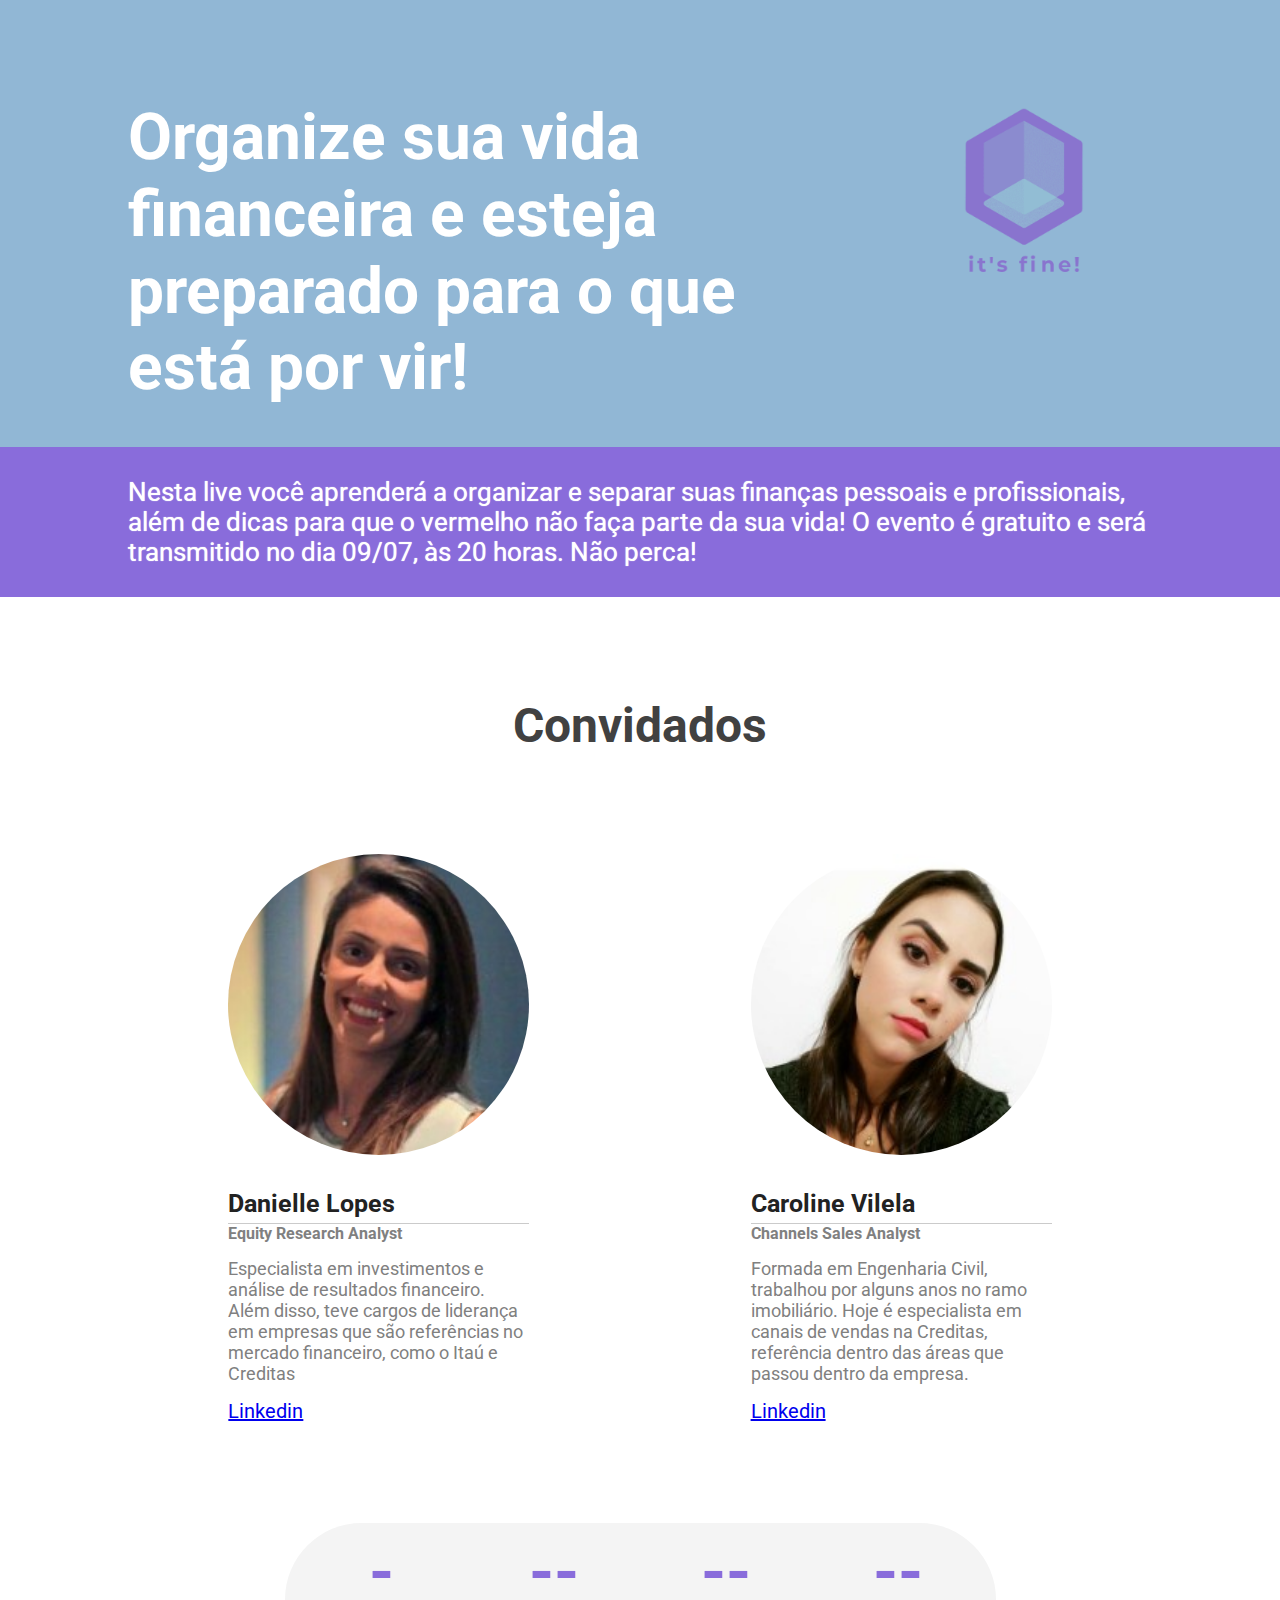
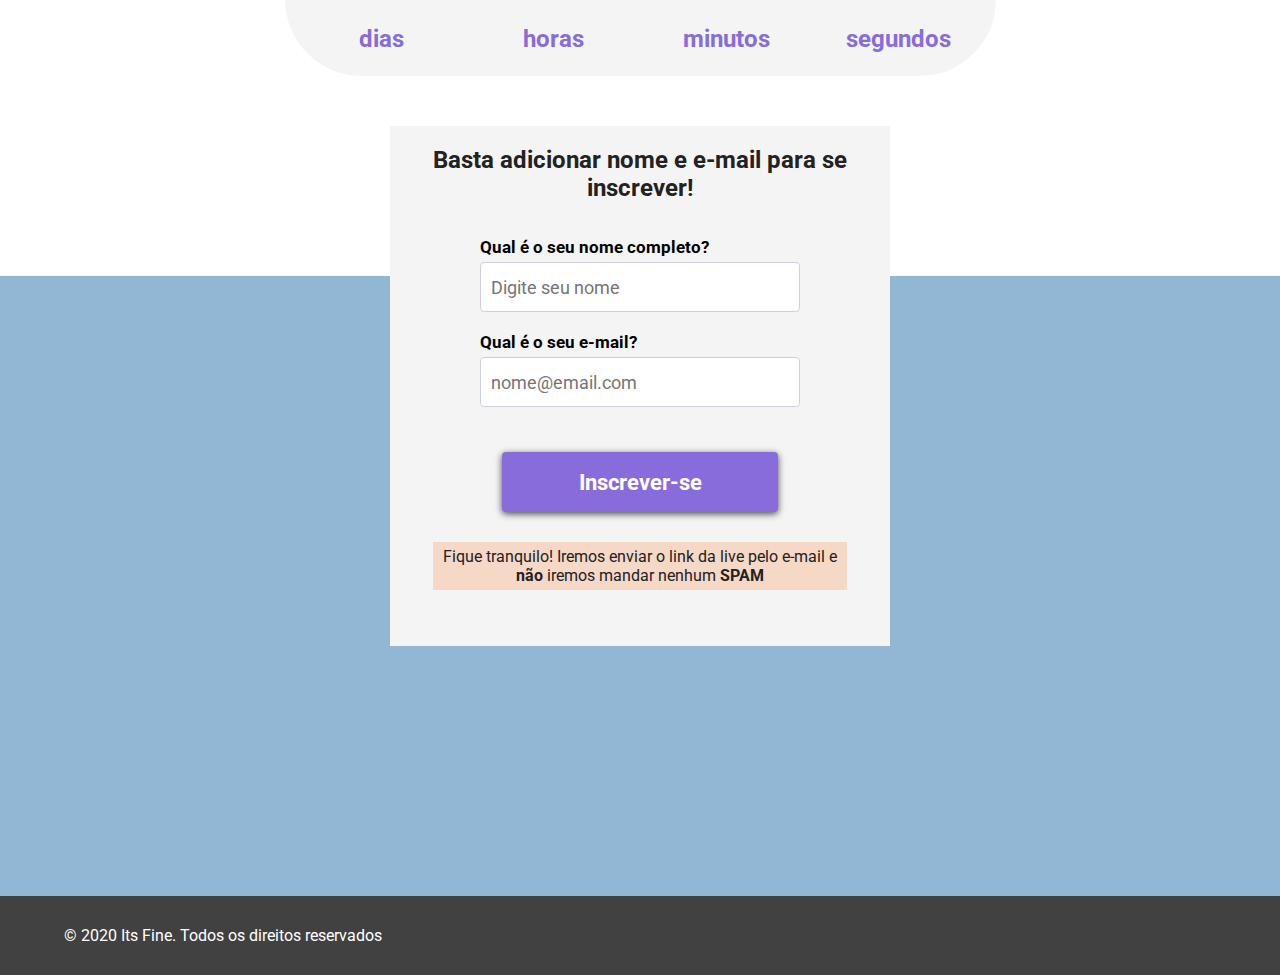
==== commit d562252b: "Acrescimento data e hora" ====
--- a/index.html
+++ b/index.html
@@ -46,8 +46,7 @@
         <!-- home -->
         <section class='subtitle-home'>
             <div class="center-container">
-                <h3>Nesta live você aprenderá a organizar e separar suas finanças pessoais e profissionais, além de dicas
-                    para que o vermelho não faça parte da sua vida!</h3>
+                <h3>Nesta live você aprenderá a organizar e separar suas finanças pessoais e profissionais, além de dicas para que o vermelho não faça parte da sua vida! O evento é gratuito e será transmitido no dia 09/07, às 20 horas. Não perca! </h3>
             </div>
         </section>
         <!-- home -->
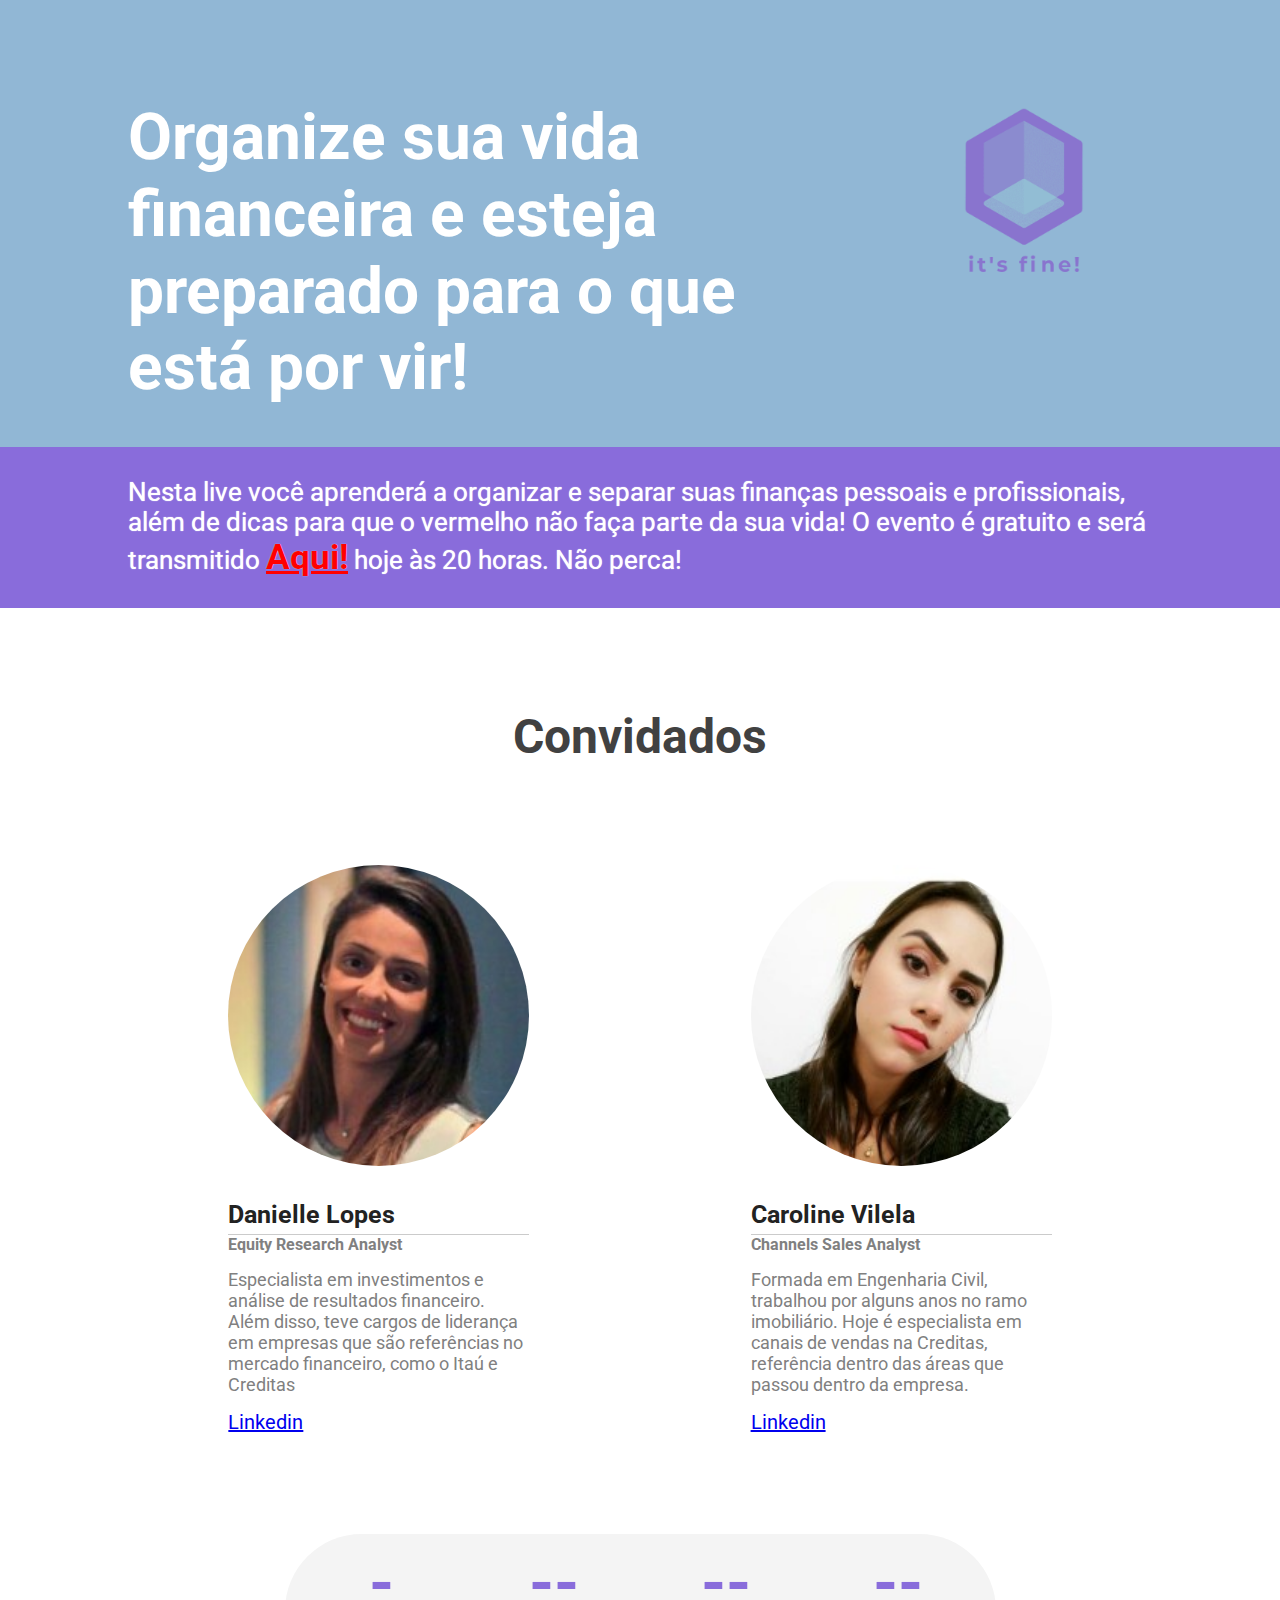
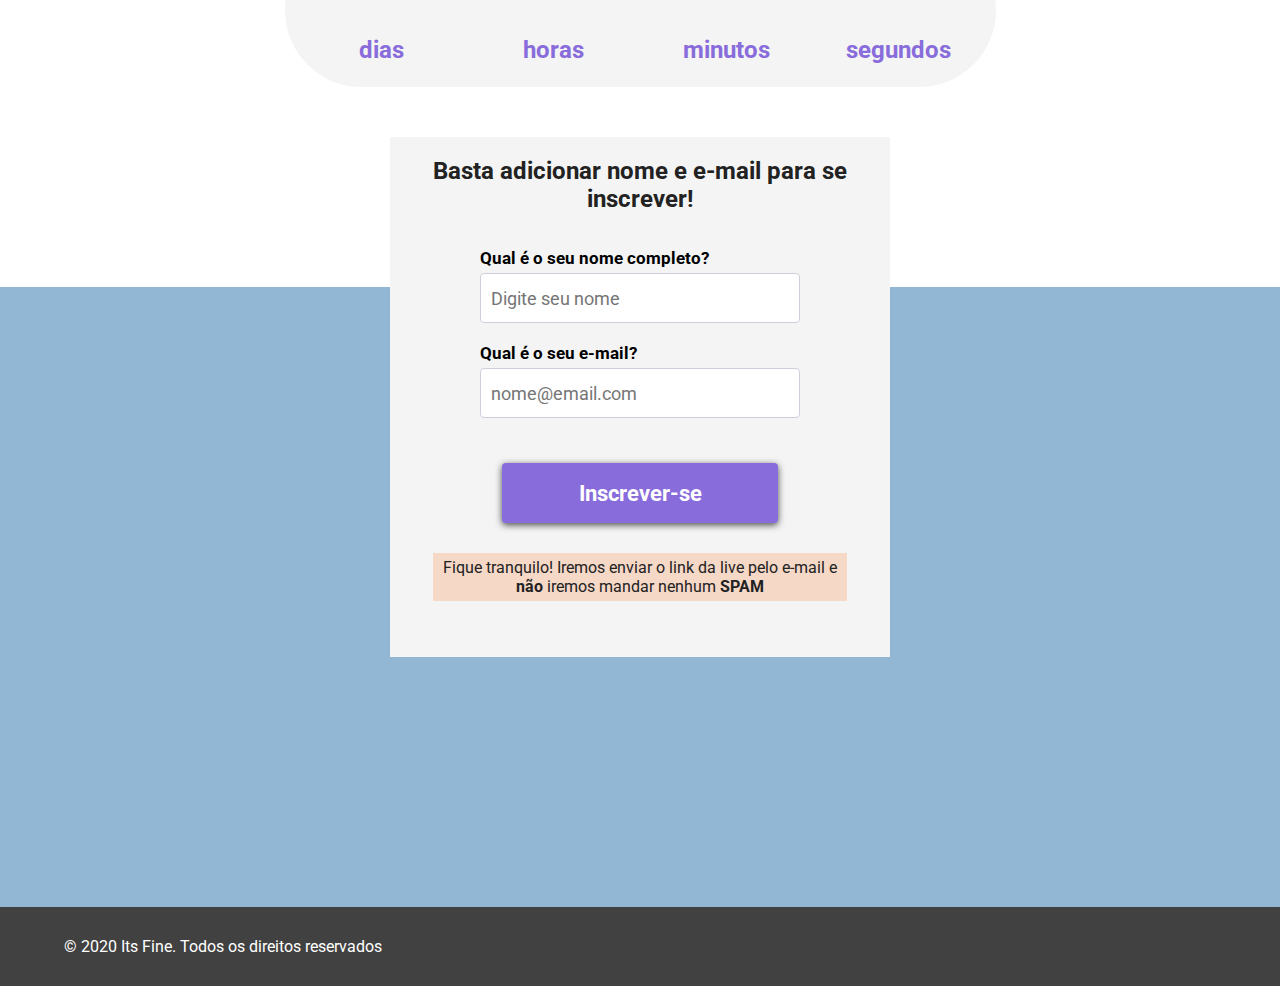
==== commit d2215955: "add link ds live" ====
--- a/index.html
+++ b/index.html
@@ -46,7 +46,7 @@
         <!-- home -->
         <section class='subtitle-home'>
             <div class="center-container">
-                <h3>Nesta live você aprenderá a organizar e separar suas finanças pessoais e profissionais, além de dicas para que o vermelho não faça parte da sua vida! O evento é gratuito e será transmitido no dia 09/07, às 20 horas. Não perca! </h3>
+                <h3>Nesta live você aprenderá a organizar e separar suas finanças pessoais e profissionais, além de dicas para que o vermelho não faça parte da sua vida! O evento é gratuito e será transmitido <a class="hoje" href="https://youtu.be/TzdrRGd0wWI">Aqui!</a> hoje às 20 horas. Não perca!</h3> 
             </div>
         </section>
         <!-- home -->
--- a/src/css/style.min.css
+++ b/src/css/style.min.css
@@ -1 +1 @@
-@import url(https://fonts.googleapis.com/css2?family=Roboto:wght@300;700&display=swap);*{margin:0;padding:0;outline:0;box-sizing:border-box;font-family:Roboto,sans-serif}.center-container{width:80%;margin:0 10%;max-width:1300px}.full{width:100%;position:relative;display:block}header,section{display:flex;justify-content:center}header{background:#91b7d5;padding:100px 0 40px}header h1{width:70%;font-weight:700;font-size:64px;line-height:120%;color:#fff;text-align:left;float:left}.logo{width:25%;float:right}.logo img{float:left;width:100%;margin-top:-30px}.subtitle-home{background:#896cdb;padding:30px 0}.subtitle-home h3{width:100%;font-weight:400;font-size:26px;color:#fff;text-shadow:0 0 1px #fff}.convidados{width:100%}.convidados h2{width:100%;font-weight:700;font-size:48px;text-align:center;color:#414141;margin:100px 0}.convidados-content{display:flex;justify-content:space-between}.desc-convidados{width:49%;margin-bottom:100px}.desc-convidados img{width:60%;margin-left:20%;border-radius:500px}.desc-convidados-info{width:60%;margin:30px 20% 0}.nome-convidado{font-size:25px;font-weight:700;color:#222}.cargo-convidado{font-weight:700;font-size:16px;color:gray;margin:5px 0 15px;border-top:1px solid #cbcbcb}.descricao-convidado{font-size:18px;color:gray}.linkedin-convidado{margin-top:15px;float:left}.contagem{margin-bottom:200px}.tabela{width:711px;height:110px;font-weight:700;text-align:center;background:#f4f4f4;color:#896cdb;padding:10px;margin:auto;border-radius:100px 100px}.cont{font-size:64px;line-height:120%}.tabela2{height:50px;font-size:24px;line-height:120%}td{width:25%}.formulario{background:#91b7d5}.formulario .center-container{display:flex;justify-content:center}.formulario form{background:#f4f4f4;width:500px;height:520px;margin:-150px 0 250px;padding:20px}.form-title{width:100%;margin-bottom:35px;color:#222;font-weight:700;font-size:24px;text-align:center;display:block}.input-container{padding:0 70px;margin-bottom:20px;display:block;width:100%}.input-container input,.input-container label{display:block;width:100%}.input-container label{font-weight:700;font-size:17px;margin-bottom:5px}.input-container input{background:#fff;border:1px solid #cfcfdb;border-radius:4px;height:50px;padding:10px;font-size:18px;color:gray}.formulario form button{background:#896cdb;border-radius:4px;width:60%;height:60px;line-height:55px;color:#fff;font-size:22px;font-weight:700;cursor:pointer;border:1px solid transparent;transition:all .2s ease;margin:25px 20% 20px;box-shadow:0 2px 7px rgba(0,0,0,.7)}.formulario form button:hover{background:#fff;color:#896cdb;border:1px solid #896cdb}.texto-spam{background:rgba(248,161,112,.34);width:90%;margin:10px 5% 25px;padding:5px;color:#222;font-size:16px;text-align:center}footer{background:#414141;padding:30px 0 30px 5%;color:#fff;text-align:left;width:100%}.thanks footer{position:fixed;width:100%;bottom:0}.thanks section{width:100%}.cabecalho{background-color:#91b7d5;width:100%;float:left;display:block;justify-content:unset;padding:0 40px}.logo-thanks{float:left}.quadrado{position:relative;margin:auto;background-color:#fff;width:476px;margin:-230px;border-color:#000;border:1px;box-shadow:0 1px 6px rgba(0,0,0,.2)}#fgt{float:left;margin-top:-30px;margin-left:90px;width:60%;margin-top:25px}.sucesso p{text-align:center;margin-top:250px;font-size:28px;font-weight:700;line-height:120%}.perguntas:first-child{font-size:16px;padding-top:26px;font-weight:700}.perguntas{text-align:center;background-color:#f5f5f6;width:392px;margin:auto;margin-bottom:20px;margin-top:30px;height:94px}.perguntas h4{font-size:1.5rem;font-weight:400}a{font-size:20px}.mask-modal{position:fixed;width:100%;height:100%;background:rgba(0,0,0,.3);top:0;bottom:0;right:0;z-index:999;justify-content:center;display:none;transition:all .2s ease}.modal-content{width:500px;height:250px;margin-top:50px;background:#fff;border-radius:5px}.modal-header{padding:1rem 1rem;border-bottom:1px solid #dee2e6;border-top-left-radius:calc(.3rem - 1px);border-top-right-radius:calc(.3rem - 1px);justify-content:space-between;display:flex}.modal-title{color:#896cdb;font-size:40px;font-weight:700}.modal-body{position:relative;-ms-flex:1 1 auto;flex:1 1 auto;padding:1rem;color:#896cdb;font-size:20px;font-weight:700}.modal-footer{display:flex;-ms-flex-wrap:wrap;flex-wrap:wrap;-ms-flex-align:center;align-items:center;-ms-flex-pack:end;justify-content:flex-end;padding:.75rem;border-top:1px solid #dee2e6;border-bottom-right-radius:calc(.3rem - 1px);border-bottom-left-radius:calc(.3rem - 1px)}.modal-footer button{background-color:#896cdb;color:#dfdfdf;font-weight:700;font-size:20px;cursor:pointer;border:none;padding:8px 20px;border-radius:4px;transition:all .2s ease;margin-top:15px}.modal-footer button:hover{background-color:gray;color:#fff}.close{background-color:transparent;border:0;padding:1rem 1rem;margin:-1rem -1rem -1rem auto;float:right;font-size:1.5rem;font-weight:700;line-height:1;color:#000;text-shadow:0 1px 0 #fff;opacity:.5;cursor:pointer;transition:all .2s ease}.close:hover{color:#000;text-decoration:none;opacity:1}.show-modal{transition:all .2s ease;display:flex}@media screen and (max-width:1024px){.logo{display:none}.convidados-content{display:block;justify-content:unset}.desc-convidados{width:90%;margin:0 5% 130px}.formulario form{width:96%;height:auto;padding-bottom:30px}.input-container{padding-left:20px;padding-right:20px}.formulario form button{width:90%;margin-left:5%}.mask-modal,.show-modal{display:none!important}.quadrado{margin-top:0}.logo-thanks{width:80%;margin-left:10%}.thanks{background:#91b7d5}}@media only screen and (max-width:800px){.tabela{max-width:550px}.cont{font-size:34px!important}.tabela2{font-size:20px!important}}@media only screen and (max-width:600px){.tabela{display:none}}@media (max-width:1080px){#logo2{display:none}}.modal-body{color:#896cdb;font-size:20px;font-weight:700}.btn{background-color:#896cdb;color:#dfdfdf;font-weight:700;font-size:20px}.modal-title{color:#896cdb;font-size:40px;font-weight:700}+@import url(https://fonts.googleapis.com/css2?family=Roboto:wght@300;700&display=swap);*{margin:0;padding:0;outline:0;box-sizing:border-box;font-family:Roboto,sans-serif}.center-container{width:80%;margin:0 10%;max-width:1300px}.full{width:100%;position:relative;display:block}header,section{display:flex;justify-content:center}header{background:#91b7d5;padding:100px 0 40px}header h1{width:70%;font-weight:700;font-size:64px;line-height:120%;color:#fff;text-align:left;float:left}.logo{width:25%;float:right}.logo img{float:left;width:100%;margin-top:-30px}.subtitle-home{background:#896cdb;padding:30px 0}.subtitle-home h3{width:100%;font-weight:400;font-size:26px;color:#fff;text-shadow:0 0 1px #fff}.convidados{width:100%}.convidados h2{width:100%;font-weight:700;font-size:48px;text-align:center;color:#414141;margin:100px 0}.convidados-content{display:flex;justify-content:space-between}.desc-convidados{width:49%;margin-bottom:100px}.desc-convidados img{width:60%;margin-left:20%;border-radius:500px}.desc-convidados-info{width:60%;margin:30px 20% 0}.nome-convidado{font-size:25px;font-weight:700;color:#222}.cargo-convidado{font-weight:700;font-size:16px;color:gray;margin:5px 0 15px;border-top:1px solid #cbcbcb}.descricao-convidado{font-size:18px;color:gray}.linkedin-convidado{margin-top:15px;float:left}.contagem{margin-bottom:200px}.tabela{width:711px;height:110px;font-weight:700;text-align:center;background:#f4f4f4;color:#896cdb;padding:10px;margin:auto;border-radius:100px 100px}.cont{font-size:64px;line-height:120%}.tabela2{height:50px;font-size:24px;line-height:120%}td{width:25%}.formulario{background:#91b7d5}.formulario .center-container{display:flex;justify-content:center}.formulario form{background:#f4f4f4;width:500px;height:520px;margin:-150px 0 250px;padding:20px}.form-title{width:100%;margin-bottom:35px;color:#222;font-weight:700;font-size:24px;text-align:center;display:block}.input-container{padding:0 70px;margin-bottom:20px;display:block;width:100%}.input-container input,.input-container label{display:block;width:100%}.input-container label{font-weight:700;font-size:17px;margin-bottom:5px}.input-container input{background:#fff;border:1px solid #cfcfdb;border-radius:4px;height:50px;padding:10px;font-size:18px;color:gray}.formulario form button{background:#896cdb;border-radius:4px;width:60%;height:60px;line-height:55px;color:#fff;font-size:22px;font-weight:700;cursor:pointer;border:1px solid transparent;transition:all .2s ease;margin:25px 20% 20px;box-shadow:0 2px 7px rgba(0,0,0,.7)}.formulario form button:hover{background:#fff;color:#896cdb;border:1px solid #896cdb}.texto-spam{background:rgba(248,161,112,.34);width:90%;margin:10px 5% 25px;padding:5px;color:#222;font-size:16px;text-align:center}footer{background:#414141;padding:30px 0 30px 5%;color:#fff;text-align:left;width:100%}.thanks footer{position:fixed;width:100%;bottom:0}.thanks section{width:100%}.cabecalho{background-color:#91b7d5;width:100%;float:left;display:block;justify-content:unset;padding:0 40px}.logo-thanks{float:left}.quadrado{position:relative;margin:auto;background-color:#fff;width:476px;margin:-230px;border-color:#000;border:1px;box-shadow:0 1px 6px rgba(0,0,0,.2)}#fgt{float:left;margin-top:-30px;margin-left:90px;width:60%;margin-top:25px}.sucesso p{text-align:center;margin-top:250px;font-size:28px;font-weight:700;line-height:120%}.perguntas:first-child{font-size:16px;padding-top:26px;font-weight:700}.perguntas{text-align:center;background-color:#f5f5f6;width:392px;margin:auto;margin-bottom:20px;margin-top:30px;height:94px}.perguntas h4{font-size:1.5rem;font-weight:400}a{font-size:20px}.mask-modal{position:fixed;width:100%;height:100%;background:rgba(0,0,0,.3);top:0;bottom:0;right:0;z-index:999;justify-content:center;display:none;transition:all .2s ease}.modal-content{width:500px;height:250px;margin-top:50px;background:#fff;border-radius:5px}.modal-header{padding:1rem 1rem;border-bottom:1px solid #dee2e6;border-top-left-radius:calc(.3rem - 1px);border-top-right-radius:calc(.3rem - 1px);justify-content:space-between;display:flex}.modal-title{color:#896cdb;font-size:40px;font-weight:700}.modal-body{position:relative;-ms-flex:1 1 auto;flex:1 1 auto;padding:1rem;color:#896cdb;font-size:20px;font-weight:700}.modal-footer{display:flex;-ms-flex-wrap:wrap;flex-wrap:wrap;-ms-flex-align:center;align-items:center;-ms-flex-pack:end;justify-content:flex-end;padding:.75rem;border-top:1px solid #dee2e6;border-bottom-right-radius:calc(.3rem - 1px);border-bottom-left-radius:calc(.3rem - 1px)}.modal-footer button{background-color:#896cdb;color:#dfdfdf;font-weight:700;font-size:20px;cursor:pointer;border:none;padding:8px 20px;border-radius:4px;transition:all .2s ease;margin-top:15px}.modal-footer button:hover{background-color:gray;color:#fff}.close{background-color:transparent;border:0;padding:1rem 1rem;margin:-1rem -1rem -1rem auto;float:right;font-size:1.5rem;font-weight:700;line-height:1;color:#000;text-shadow:0 1px 0 #fff;opacity:.5;cursor:pointer;transition:all .2s ease}.close:hover{color:#000;text-decoration:none;opacity:1}.show-modal{transition:all .2s ease;display:flex}@media screen and (max-width:1024px){.logo{display:none}.convidados-content{display:block;justify-content:unset}.desc-convidados{width:90%;margin:0 5% 130px}.formulario form{width:96%;height:auto;padding-bottom:30px}.input-container{padding-left:20px;padding-right:20px}.formulario form button{width:90%;margin-left:5%}.mask-modal,.show-modal{display:none!important}.quadrado{margin-top:0}.logo-thanks{width:80%;margin-left:10%}.thanks{background:#91b7d5}}@media only screen and (max-width:800px){.tabela{max-width:550px}.cont{font-size:34px!important}.tabela2{font-size:20px!important}}@media only screen and (max-width:600px){.tabela{display:none}}@media (max-width:1080px){#logo2{display:none}}.modal-body{color:#896cdb;font-size:20px;font-weight:700}.btn{background-color:#896cdb;color:#dfdfdf;font-weight:700;font-size:20px}.modal-title{color:#896cdb;font-size:40px;font-weight:700}.hoje{color: red;font-weight: bold;font-size: 35px;}